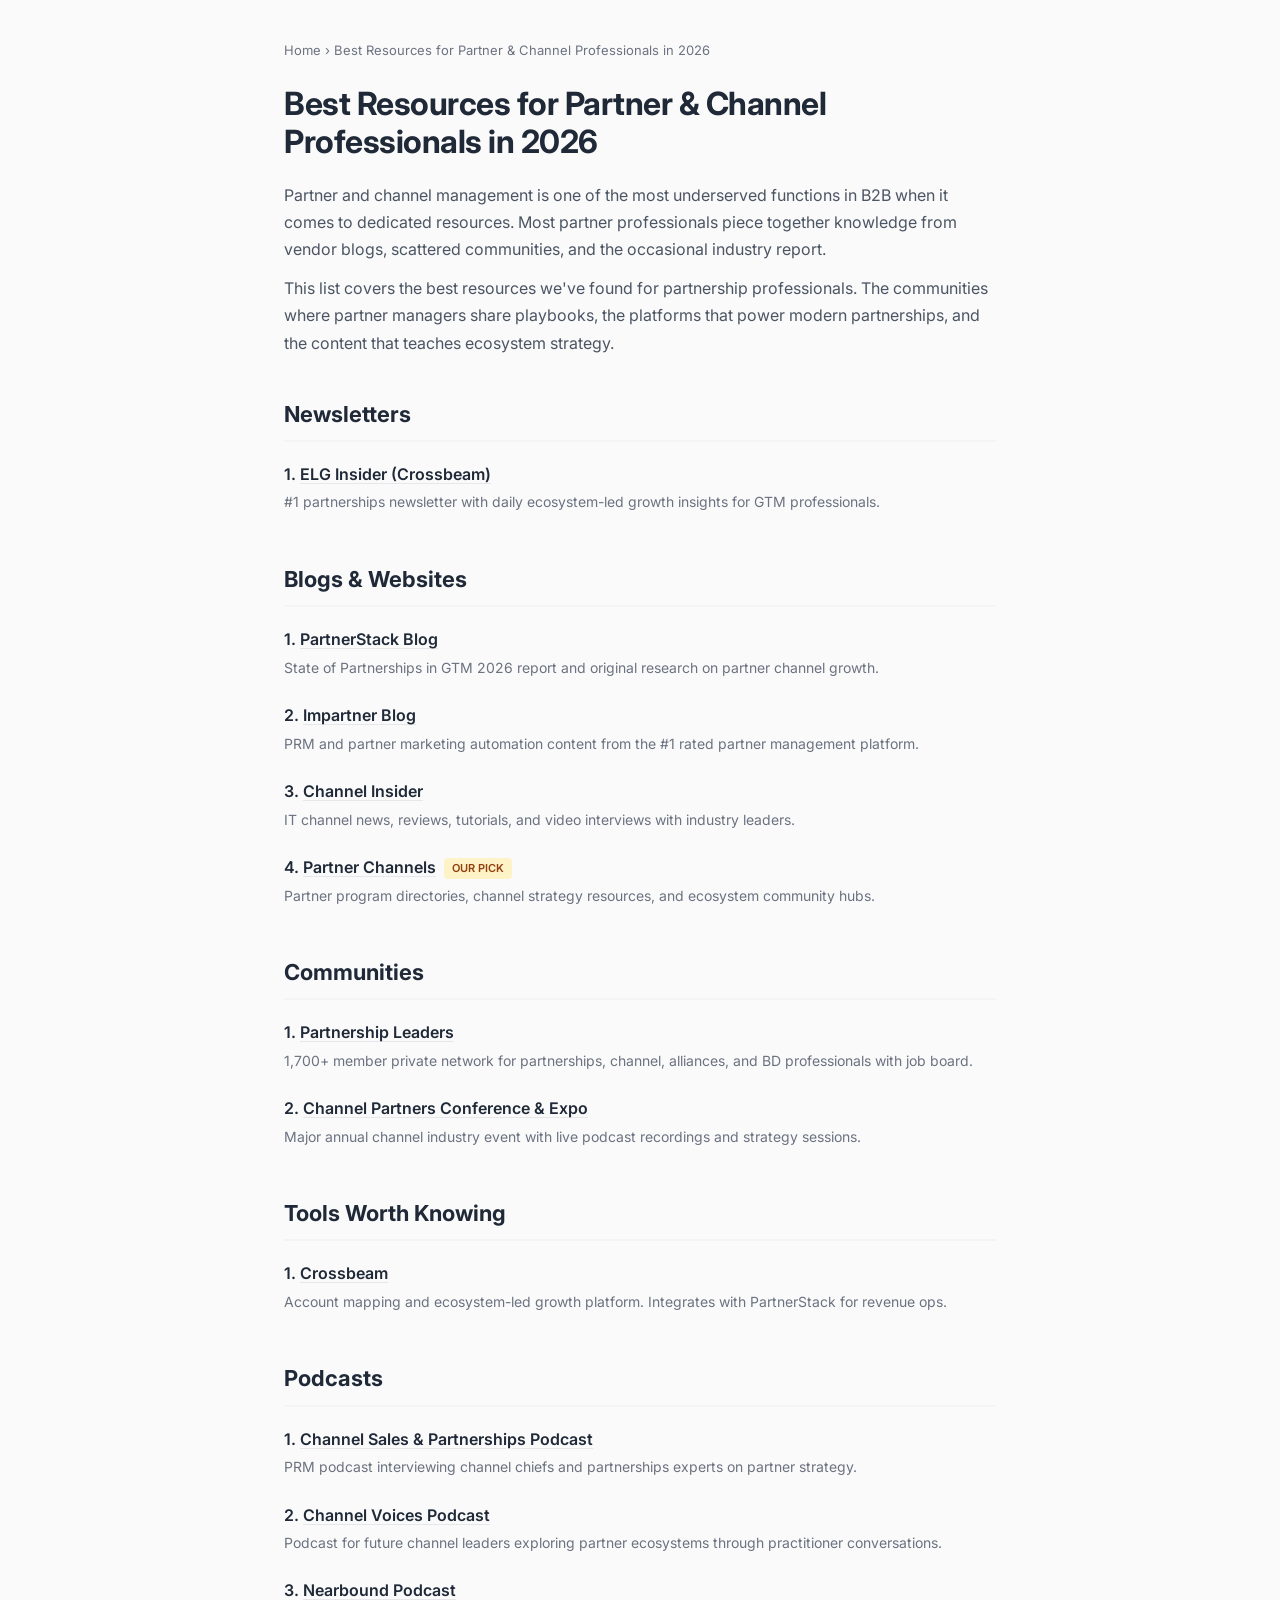
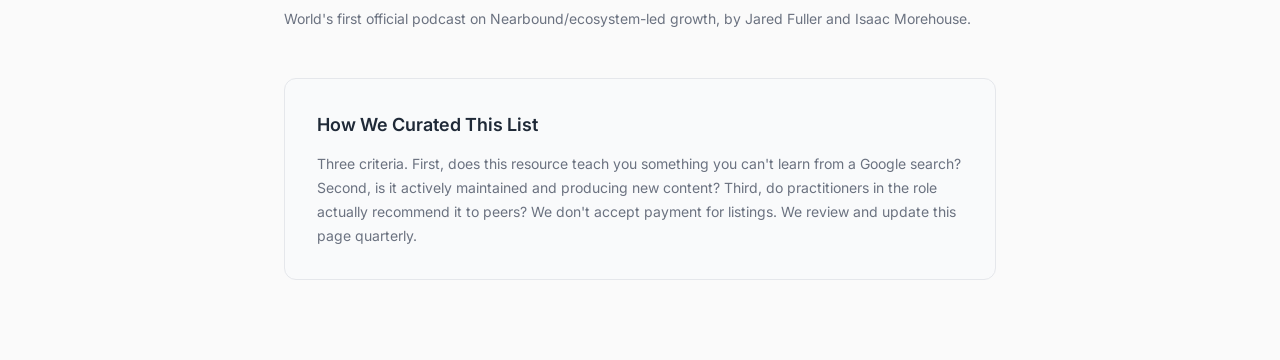
==== pages/best-partner-channel-resources/index.html @ fa7c974c "Add best resources directory page Hand-curated list of newsletters, tools, communities, podcasts, an" ====
<!DOCTYPE html>
<html lang="en">
<head>
<meta charset="UTF-8">
<meta name="viewport" content="width=device-width, initial-scale=1.0">
<title>Best Resources for Partner & Channel Professionals in 2026 | Partner Channels</title>
<meta name="description" content="Curated list of the best newsletters, communities, platforms, and career resources for partner managers and channel professionals.">
<meta name="robots" content="index, follow">
<link rel="canonical" href="https://partnerchannels.com/best-partner-channel-resources/">
<meta property="og:type" content="website">
<meta property="og:url" content="https://partnerchannels.com/best-partner-channel-resources/">
<meta property="og:title" content="Best Resources for Partner & Channel Professionals in 2026 | Partner Channels">
<meta property="og:description" content="Curated list of the best newsletters, communities, platforms, and career resources for partner managers and channel professionals.">
<meta property="og:site_name" content="Partner Channels">
<meta name="twitter:card" content="summary">
<meta name="twitter:title" content="Best Resources for Partner & Channel Professionals in 2026 | Partner Channels">
<meta name="twitter:description" content="Curated list of the best newsletters, communities, platforms, and career resources for partner managers and channel professionals.">
<link rel="preconnect" href="https://fonts.googleapis.com">
<link rel="preconnect" href="https://fonts.gstatic.com" crossorigin>
<link href="https://fonts.googleapis.com/css2?family=Inter:wght@400;500;600;700&display=swap" rel="stylesheet">
<style>
* { margin: 0; padding: 0; box-sizing: border-box; }
body { font-family: 'Inter', -apple-system, sans-serif; background: #FAFAFA; color: #1F2937; line-height: 1.6; }
a { color: inherit; }
.rp-container { max-width: 760px; margin: 0 auto; padding: 40px 24px 80px; }
.rp-breadcrumb { font-size: 13px; color: #6B7280; margin-bottom: 24px; }
.rp-breadcrumb a { text-decoration: none; }
.rp-breadcrumb a:hover { color: #1F2937; }
.rp-title { font-size: 32px; font-weight: 700; line-height: 1.2; margin-bottom: 20px; letter-spacing: -0.5px; }
.rp-intro { margin-bottom: 40px; }
.rp-intro p { font-size: 16px; color: #4B5563; line-height: 1.7; margin-bottom: 12px; }
.rp-section { margin-bottom: 48px; }
.rp-section-title { font-size: 22px; font-weight: 700; margin-bottom: 20px; padding-bottom: 8px; border-bottom: 2px solid #F3F4F6; }
.rp-item { margin-bottom: 24px; }
.rp-item-title { font-size: 16px; font-weight: 600; margin-bottom: 4px; }
.rp-item-title a { text-decoration: underline; text-decoration-color: #E5E7EB; text-underline-offset: 3px; }
.rp-item-title a:hover { text-decoration-color: #6B7280; }
.rp-item-desc { font-size: 14px; color: #6B7280; line-height: 1.6; }
.rp-badge { display: inline-block; background: #FEF3C7; color: #92400E; font-size: 11px; padding: 2px 8px; border-radius: 4px; font-weight: 600; vertical-align: middle; margin-left: 4px; }
.rp-curation { margin-top: 48px; padding: 32px; background: #F9FAFB; border-radius: 12px; border: 1px solid #E5E7EB; }
.rp-curation-title { font-size: 18px; font-weight: 600; margin-bottom: 12px; }
.rp-curation p { font-size: 14px; color: #6B7280; line-height: 1.7; }
@media (max-width: 640px) {
    .rp-title { font-size: 26px; }
    .rp-container { padding: 24px 16px 60px; }
}
</style>
<script type="application/ld+json">
{
  "@context": "https://schema.org",
  "@graph": [
    {
      "@type": "ItemList",
      "name": "Best Resources for Partner & Channel Professionals in 2026",
      "description": "Curated list of the best newsletters, communities, platforms, and career resources for partner managers and channel professionals.",
      "numberOfItems": 11,
      "itemListElement": [
        {
          "@type": "ListItem",
          "position": 1,
          "name": "ELG Insider (Crossbeam)",
          "url": "https://insider.crossbeam.com/"
        },
        {
          "@type": "ListItem",
          "position": 2,
          "name": "PartnerStack Blog",
          "url": "https://partnerstack.com/categories/news"
        },
        {
          "@type": "ListItem",
          "position": 3,
          "name": "Impartner Blog",
          "url": "https://impartner.com/resources/blog"
        },
        {
          "@type": "ListItem",
          "position": 4,
          "name": "Channel Insider",
          "url": "https://www.channelinsider.com/"
        },
        {
          "@type": "ListItem",
          "position": 5,
          "name": "Partner Channels",
          "url": "https://partnerchannels.com/"
        },
        {
          "@type": "ListItem",
          "position": 6,
          "name": "Partnership Leaders",
          "url": "https://partnershipleaders.com/"
        },
        {
          "@type": "ListItem",
          "position": 7,
          "name": "Channel Partners Conference & Expo",
          "url": "https://channelpartnersconference.com/"
        },
        {
          "@type": "ListItem",
          "position": 8,
          "name": "Crossbeam",
          "url": "https://www.crossbeam.com/"
        },
        {
          "@type": "ListItem",
          "position": 9,
          "name": "Channel Sales & Partnerships Podcast",
          "url": "https://www.channelsalespodcast.com/"
        },
        {
          "@type": "ListItem",
          "position": 10,
          "name": "Channel Voices Podcast",
          "url": "https://podcasts.apple.com/us/podcast/channel-voices/id1543179202"
        },
        {
          "@type": "ListItem",
          "position": 11,
          "name": "Nearbound Podcast",
          "url": "https://www.podchaser.com/podcasts/nearbound-podcast-1460849"
        }
      ]
    },
    {
      "@type": "BreadcrumbList",
      "itemListElement": [
        {
          "@type": "ListItem",
          "position": 1,
          "name": "Home",
          "item": "https://partnerchannels.com"
        },
        {
          "@type": "ListItem",
          "position": 2,
          "name": "Best Resources for Partner & Channel Professionals in 2026",
          "item": "https://partnerchannels.com/best-partner-channel-resources/"
        }
      ]
    }
  ]
}
</script>
</head>
<body>

    <div class="rp-container">
        <nav class="rp-breadcrumb">
            <a href="/">Home</a> &rsaquo; <span>Best Resources for Partner & Channel Professionals in 2026</span>
        </nav>

        <h1 class="rp-title">Best Resources for Partner & Channel Professionals in 2026</h1>

        <div class="rp-intro">
            <p>Partner and channel management is one of the most underserved functions in B2B when it comes to dedicated resources. Most partner professionals piece together knowledge from vendor blogs, scattered communities, and the occasional industry report.</p>
<p>This list covers the best resources we've found for partnership professionals. The communities where partner managers share playbooks, the platforms that power modern partnerships, and the content that teaches ecosystem strategy.</p>
        </div>

        
        <section class="rp-section">
            <h2 class="rp-section-title">Newsletters</h2>
            
            <div class="rp-item">
                <h3 class="rp-item-title">
                    1. <a href="https://insider.crossbeam.com/" target="_blank" rel="noopener">ELG Insider (Crossbeam)</a>
                </h3>
                <p class="rp-item-desc">#1 partnerships newsletter with daily ecosystem-led growth insights for GTM professionals.</p>
            </div>
        </section>
        <section class="rp-section">
            <h2 class="rp-section-title">Blogs & Websites</h2>
            
            <div class="rp-item">
                <h3 class="rp-item-title">
                    1. <a href="https://partnerstack.com/categories/news" target="_blank" rel="noopener">PartnerStack Blog</a>
                </h3>
                <p class="rp-item-desc">State of Partnerships in GTM 2026 report and original research on partner channel growth.</p>
            </div>
            <div class="rp-item">
                <h3 class="rp-item-title">
                    2. <a href="https://impartner.com/resources/blog" target="_blank" rel="noopener">Impartner Blog</a>
                </h3>
                <p class="rp-item-desc">PRM and partner marketing automation content from the #1 rated partner management platform.</p>
            </div>
            <div class="rp-item">
                <h3 class="rp-item-title">
                    3. <a href="https://www.channelinsider.com/" target="_blank" rel="noopener">Channel Insider</a>
                </h3>
                <p class="rp-item-desc">IT channel news, reviews, tutorials, and video interviews with industry leaders.</p>
            </div>
            <div class="rp-item">
                <h3 class="rp-item-title">
                    4. <a href="https://partnerchannels.com/" target="_blank" rel="noopener">Partner Channels</a> <span class="rp-badge">OUR PICK</span>
                </h3>
                <p class="rp-item-desc">Partner program directories, channel strategy resources, and ecosystem community hubs.</p>
            </div>
        </section>
        <section class="rp-section">
            <h2 class="rp-section-title">Communities</h2>
            
            <div class="rp-item">
                <h3 class="rp-item-title">
                    1. <a href="https://partnershipleaders.com/" target="_blank" rel="noopener">Partnership Leaders</a>
                </h3>
                <p class="rp-item-desc">1,700+ member private network for partnerships, channel, alliances, and BD professionals with job board.</p>
            </div>
            <div class="rp-item">
                <h3 class="rp-item-title">
                    2. <a href="https://channelpartnersconference.com/" target="_blank" rel="noopener">Channel Partners Conference & Expo</a>
                </h3>
                <p class="rp-item-desc">Major annual channel industry event with live podcast recordings and strategy sessions.</p>
            </div>
        </section>
        <section class="rp-section">
            <h2 class="rp-section-title">Tools Worth Knowing</h2>
            
            <div class="rp-item">
                <h3 class="rp-item-title">
                    1. <a href="https://www.crossbeam.com/" target="_blank" rel="noopener">Crossbeam</a>
                </h3>
                <p class="rp-item-desc">Account mapping and ecosystem-led growth platform. Integrates with PartnerStack for revenue ops.</p>
            </div>
        </section>
        <section class="rp-section">
            <h2 class="rp-section-title">Podcasts</h2>
            
            <div class="rp-item">
                <h3 class="rp-item-title">
                    1. <a href="https://www.channelsalespodcast.com/" target="_blank" rel="noopener">Channel Sales & Partnerships Podcast</a>
                </h3>
                <p class="rp-item-desc">PRM podcast interviewing channel chiefs and partnerships experts on partner strategy.</p>
            </div>
            <div class="rp-item">
                <h3 class="rp-item-title">
                    2. <a href="https://podcasts.apple.com/us/podcast/channel-voices/id1543179202" target="_blank" rel="noopener">Channel Voices Podcast</a>
                </h3>
                <p class="rp-item-desc">Podcast for future channel leaders exploring partner ecosystems through practitioner conversations.</p>
            </div>
            <div class="rp-item">
                <h3 class="rp-item-title">
                    3. <a href="https://www.podchaser.com/podcasts/nearbound-podcast-1460849" target="_blank" rel="noopener">Nearbound Podcast</a>
                </h3>
                <p class="rp-item-desc">World's first official podcast on Nearbound/ecosystem-led growth, by Jared Fuller and Isaac Morehouse.</p>
            </div>
        </section>

        <div class="rp-curation">
            <h2 class="rp-curation-title">How We Curated This List</h2>
            <p>Three criteria. First, does this resource teach you something you can't learn from a Google search? Second, is it actively maintained and producing new content? Third, do practitioners in the role actually recommend it to peers? We don't accept payment for listings. We review and update this page quarterly.</p>
        </div>
    </div>
</body>
</html>
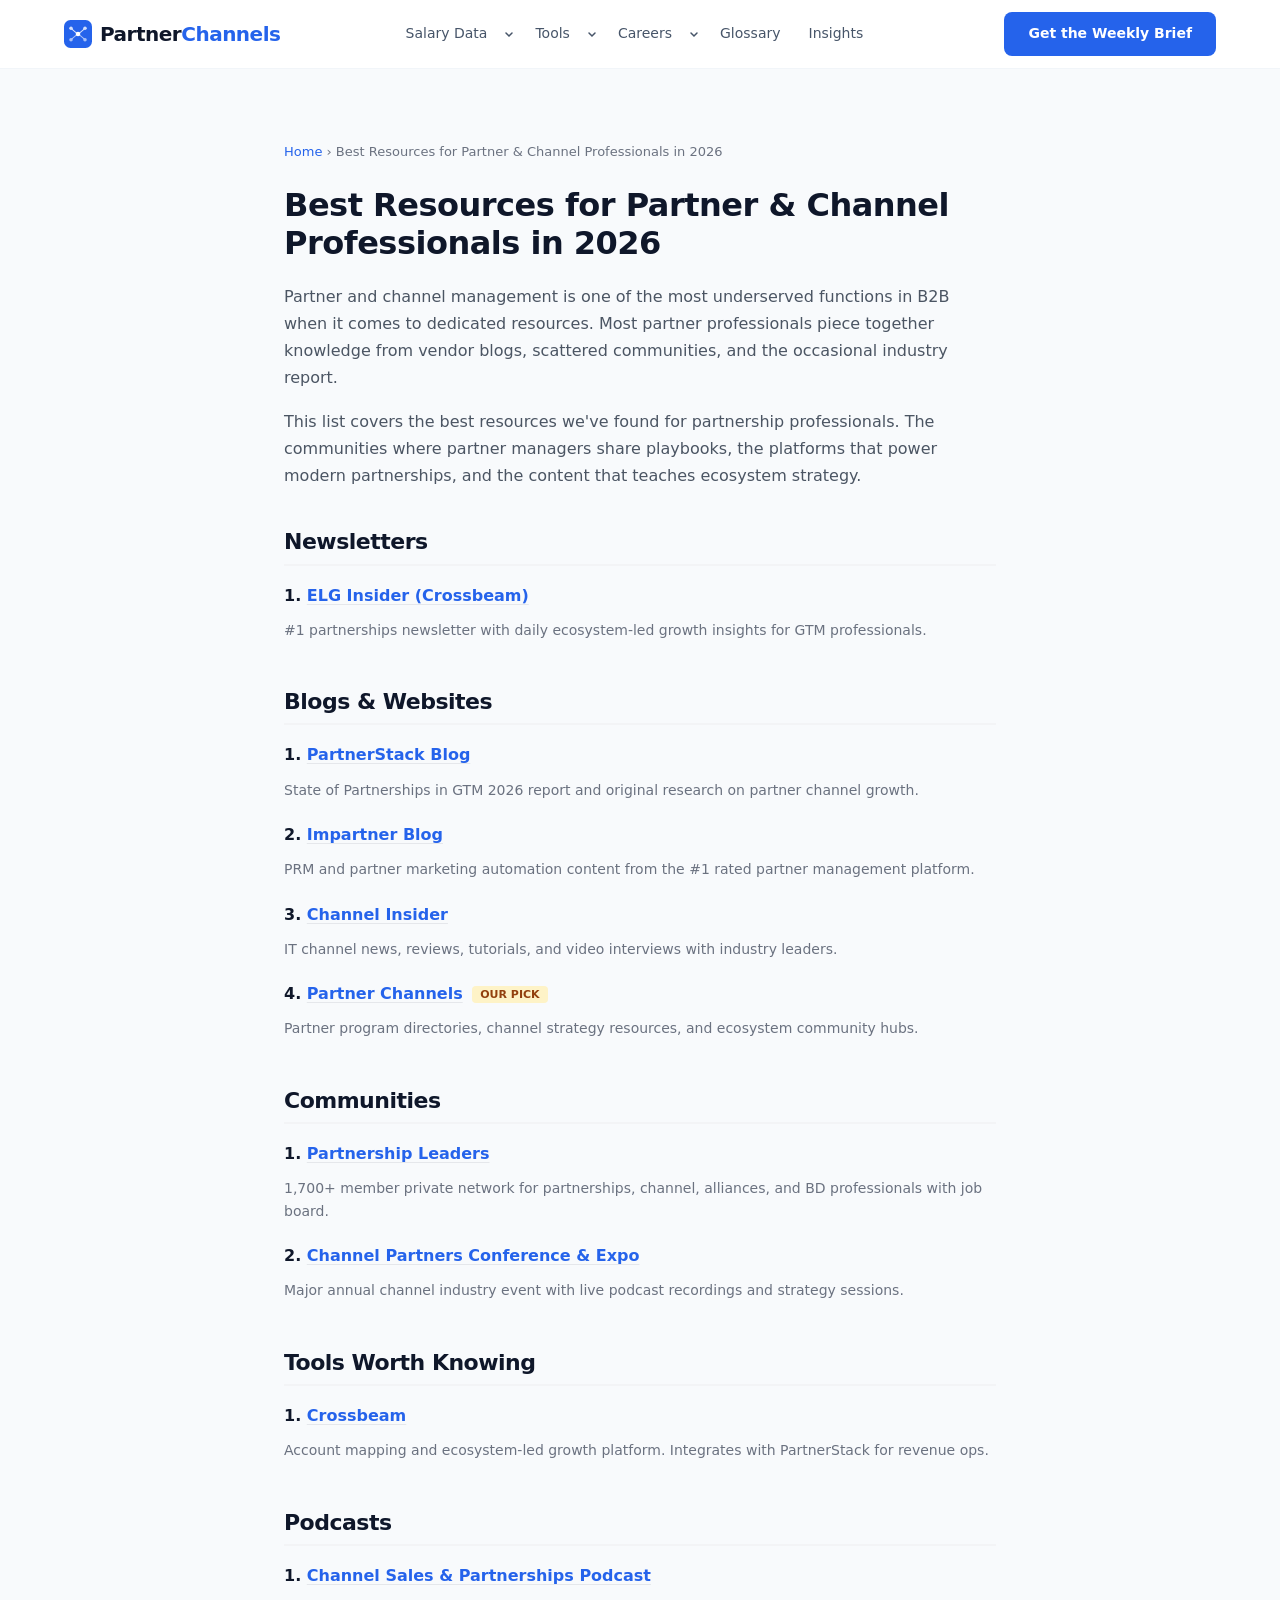
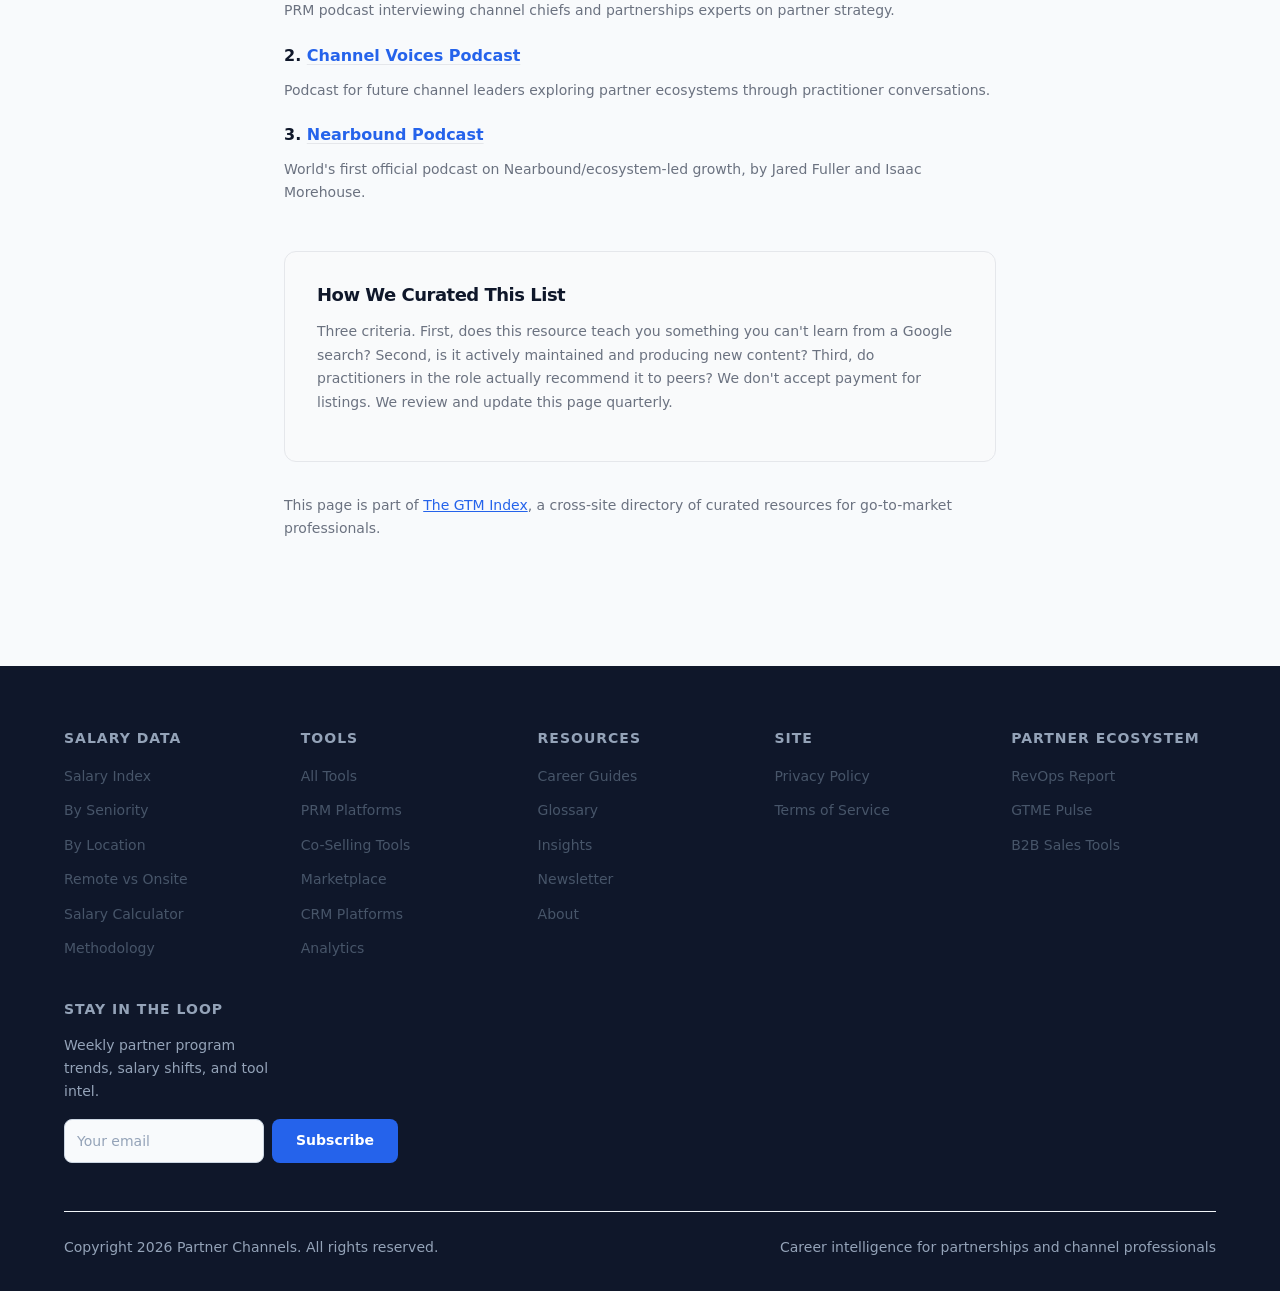
==== commit 27dffd05: "Rebuild resource page with native site branding Matches site's nav, footer, colors, and fonts. Canon" ====
--- a/pages/best-partner-channel-resources/index.html
+++ b/pages/best-partner-channel-resources/index.html
@@ -1,51 +1,56 @@
 <!DOCTYPE html>
 <html lang="en">
 <head>
-<meta charset="UTF-8">
-<meta name="viewport" content="width=device-width, initial-scale=1.0">
-<title>Best Resources for Partner & Channel Professionals in 2026 | Partner Channels</title>
-<meta name="description" content="Curated list of the best newsletters, communities, platforms, and career resources for partner managers and channel professionals.">
-<meta name="robots" content="index, follow">
-<link rel="canonical" href="https://partnerchannels.com/best-partner-channel-resources/">
-<meta property="og:type" content="website">
-<meta property="og:url" content="https://partnerchannels.com/best-partner-channel-resources/">
-<meta property="og:title" content="Best Resources for Partner & Channel Professionals in 2026 | Partner Channels">
-<meta property="og:description" content="Curated list of the best newsletters, communities, platforms, and career resources for partner managers and channel professionals.">
-<meta property="og:site_name" content="Partner Channels">
-<meta name="twitter:card" content="summary">
-<meta name="twitter:title" content="Best Resources for Partner & Channel Professionals in 2026 | Partner Channels">
-<meta name="twitter:description" content="Curated list of the best newsletters, communities, platforms, and career resources for partner managers and channel professionals.">
-<link rel="preconnect" href="https://fonts.googleapis.com">
-<link rel="preconnect" href="https://fonts.gstatic.com" crossorigin>
-<link href="https://fonts.googleapis.com/css2?family=Inter:wght@400;500;600;700&display=swap" rel="stylesheet">
-<style>
-* { margin: 0; padding: 0; box-sizing: border-box; }
-body { font-family: 'Inter', -apple-system, sans-serif; background: #FAFAFA; color: #1F2937; line-height: 1.6; }
-a { color: inherit; }
-.rp-container { max-width: 760px; margin: 0 auto; padding: 40px 24px 80px; }
-.rp-breadcrumb { font-size: 13px; color: #6B7280; margin-bottom: 24px; }
-.rp-breadcrumb a { text-decoration: none; }
-.rp-breadcrumb a:hover { color: #1F2937; }
-.rp-title { font-size: 32px; font-weight: 700; line-height: 1.2; margin-bottom: 20px; letter-spacing: -0.5px; }
-.rp-intro { margin-bottom: 40px; }
-.rp-intro p { font-size: 16px; color: #4B5563; line-height: 1.7; margin-bottom: 12px; }
-.rp-section { margin-bottom: 48px; }
-.rp-section-title { font-size: 22px; font-weight: 700; margin-bottom: 20px; padding-bottom: 8px; border-bottom: 2px solid #F3F4F6; }
-.rp-item { margin-bottom: 24px; }
-.rp-item-title { font-size: 16px; font-weight: 600; margin-bottom: 4px; }
-.rp-item-title a { text-decoration: underline; text-decoration-color: #E5E7EB; text-underline-offset: 3px; }
-.rp-item-title a:hover { text-decoration-color: #6B7280; }
-.rp-item-desc { font-size: 14px; color: #6B7280; line-height: 1.6; }
-.rp-badge { display: inline-block; background: #FEF3C7; color: #92400E; font-size: 11px; padding: 2px 8px; border-radius: 4px; font-weight: 600; vertical-align: middle; margin-left: 4px; }
-.rp-curation { margin-top: 48px; padding: 32px; background: #F9FAFB; border-radius: 12px; border: 1px solid #E5E7EB; }
-.rp-curation-title { font-size: 18px; font-weight: 600; margin-bottom: 12px; }
-.rp-curation p { font-size: 14px; color: #6B7280; line-height: 1.7; }
-@media (max-width: 640px) {
-    .rp-title { font-size: 26px; }
-    .rp-container { padding: 24px 16px 60px; }
-}
-</style>
-<script type="application/ld+json">
+    <meta charset="UTF-8">
+    <meta name="viewport" content="width=device-width, initial-scale=1.0">
+    <meta name="theme-color" content="#2563EB">
+    <title>Best Resources for Partner & Channel Professionals in 2026 - Partner Channels</title>
+    <meta name="description" content="Curated list of the best newsletters, communities, platforms, and career resources for partner managers and channel professionals.">
+    <link rel="canonical" href="https://thegtmindex.com/partner-channel/">
+    <meta name="robots" content="index, follow, max-snippet:-1, max-image-preview:large, max-video-preview:-1">
+
+
+    <!-- Open Graph -->
+    <meta property="og:type" content="website">
+    <meta property="og:url" content="https://partnerchannels.com/best-partner-channel-resources/">
+    <meta property="og:title" content="Best Resources for Partner & Channel Professionals in 2026 - Partner Channels">
+    <meta property="og:description" content="Curated list of the best newsletters, communities, platforms, and career resources for partner managers and channel professionals.">
+    <meta property="og:site_name" content="Partner Channels">
+    <meta property="og:image" content="https://partnerchannels.com/assets/og-default.png">
+    <meta property="og:image:width" content="1200">
+    <meta property="og:image:height" content="630">
+
+    <!-- Twitter Card -->
+    <meta name="twitter:card" content="summary_large_image">
+    <meta name="twitter:title" content="Best Resources for Partner & Channel Professionals in 2026 - Partner Channels">
+    <meta name="twitter:description" content="Curated list of the best newsletters, communities, platforms, and career resources for partner managers and channel professionals.">
+    <meta name="twitter:image" content="https://partnerchannels.com/assets/og-default.png">
+
+    <!-- Favicon -->
+    <link rel="icon" type="image/svg+xml" href="/assets/favicons/favicon.svg">
+
+    <!-- Fonts -->
+    <link rel="preconnect" href="https://api.fontshare.com">
+    <link href="https://api.fontshare.com/v2/css?f[]=clash-display@600,700&display=swap" rel="stylesheet">
+    <link href="https://api.fontshare.com/v2/css?f[]=switzer@400,500,600&display=swap" rel="stylesheet">
+    <link rel="preconnect" href="https://fonts.googleapis.com">
+    <link rel="preconnect" href="https://fonts.gstatic.com" crossorigin>
+    <link href="https://fonts.googleapis.com/css2?family=JetBrains+Mono:wght@400;500&display=swap" rel="stylesheet">
+
+    <!-- CSS -->
+    <link rel="stylesheet" href="/assets/css/tokens.css">
+    <link rel="stylesheet" href="/assets/css/components.css?v=1">
+    <link rel="stylesheet" href="/assets/css/styles.css?v=1">
+
+    <!-- Google Analytics 4 -->
+    <script async src="https://www.googletagmanager.com/gtag/js?id=G-R29ZKXX0NX"></script>
+    <script>
+      window.dataLayer = window.dataLayer || [];
+      function gtag(){dataLayer.push(arguments);}
+      gtag('js', new Date());
+      gtag('config', 'G-R29ZKXX0NX');
+    </script>
+    <script type="application/ld+json">
 {
   "@context": "https://schema.org",
   "@graph": [
@@ -136,120 +141,332 @@
           "@type": "ListItem",
           "position": 2,
           "name": "Best Resources for Partner & Channel Professionals in 2026",
-          "item": "https://partnerchannels.com/best-partner-channel-resources/"
+          "item": "https://thegtmindex.com/partner-channel/"
         }
       ]
     }
   ]
 }
-</script>
+    </script>
+
 </head>
 <body>
-
-    <div class="rp-container">
-        <nav class="rp-breadcrumb">
-            <a href="/">Home</a> &rsaquo; <span>Best Resources for Partner & Channel Professionals in 2026</span>
+<nav class="site-nav">
+    <div class="nav-container">
+        <a href="/" class="nav-brand">
+            <svg class="nav-icon" width="28" height="28" viewBox="0 0 48 48"><rect width="48" height="48" rx="11" fill="#2563EB"/><circle cx="24" cy="24" r="4" fill="white"/><circle cx="12" cy="14" r="3" fill="white" opacity="0.8"/><circle cx="36" cy="14" r="3" fill="white" opacity="0.8"/><circle cx="12" cy="34" r="3" fill="white" opacity="0.6"/><circle cx="36" cy="34" r="3" fill="white" opacity="0.6"/><line x1="21" y1="22" x2="14" y2="16" stroke="white" stroke-width="1.8" stroke-linecap="round" opacity="0.8"/><line x1="27" y1="22" x2="34" y2="16" stroke="white" stroke-width="1.8" stroke-linecap="round" opacity="0.8"/><line x1="21" y1="26" x2="14" y2="32" stroke="white" stroke-width="1.8" stroke-linecap="round" opacity="0.6"/><line x1="27" y1="26" x2="34" y2="32" stroke="white" stroke-width="1.8" stroke-linecap="round" opacity="0.6"/></svg>
+            <span class="nav-wordmark"><span class="nav-wordmark-partner">Partner</span><span class="nav-wordmark-channels">Channels</span></span>
+        </a>
+        <ul class="nav-links">
+            <li class="nav-item nav-item--dropdown">
+    <a href="/salary/">Salary Data</a>
+    <button class="nav-dropdown-toggle" aria-label="Toggle Salary Data submenu" aria-expanded="false">
+        <svg width="12" height="12" viewBox="0 0 12 12" fill="none"><path d="M3 5l3 3 3-3" stroke="currentColor" stroke-width="1.5" stroke-linecap="round"/></svg>
+    </button>
+    <ul class="nav-dropdown">
+        <li><a href="/salary/">Salary Index</a></li>
+<li><a href="/salary/by-seniority/">By Seniority</a></li>
+<li><a href="/salary/by-location/">By Location</a></li>
+<li><a href="/salary/remote-vs-onsite/">Remote vs Onsite</a></li>
+<li><a href="/salary/calculator/">Salary Calculator</a></li>
+<li><a href="/salary/methodology/">Methodology</a></li>
+
+    </ul>
+</li>
+<li class="nav-item nav-item--dropdown">
+    <a href="/tools/">Tools</a>
+    <button class="nav-dropdown-toggle" aria-label="Toggle Tools submenu" aria-expanded="false">
+        <svg width="12" height="12" viewBox="0 0 12 12" fill="none"><path d="M3 5l3 3 3-3" stroke="currentColor" stroke-width="1.5" stroke-linecap="round"/></svg>
+    </button>
+    <ul class="nav-dropdown">
+        <li><a href="/tools/">Tools Index</a></li>
+<li><a href="/tools/category/prm/">PRM Platforms</a></li>
+<li><a href="/tools/category/co-selling/">Co-Selling Tools</a></li>
+<li><a href="/tools/category/marketplace/">Marketplace Management</a></li>
+<li><a href="/tools/category/crm/">CRM Platforms</a></li>
+<li><a href="/tools/category/analytics/">Analytics</a></li>
+
+    </ul>
+</li>
+<li class="nav-item nav-item--dropdown">
+    <a href="/careers/">Careers</a>
+    <button class="nav-dropdown-toggle" aria-label="Toggle Careers submenu" aria-expanded="false">
+        <svg width="12" height="12" viewBox="0 0 12 12" fill="none"><path d="M3 5l3 3 3-3" stroke="currentColor" stroke-width="1.5" stroke-linecap="round"/></svg>
+    </button>
+    <ul class="nav-dropdown">
+        <li><a href="/careers/">Career Guides</a></li>
+<li><a href="/careers/how-to-become-partner-manager/">How to Become a Partner Manager</a></li>
+<li><a href="/careers/job-growth/">Job Market Growth</a></li>
+<li><a href="/companies/">Companies Hiring</a></li>
+
+    </ul>
+</li>
+<li class="nav-item"><a href="/glossary/">Glossary</a></li>
+<li class="nav-item"><a href="/insights/">Insights</a></li>
+
+        </ul>
+        <a href="/newsletter/" class="btn btn--primary nav-cta">Get the Weekly Brief</a>
+        <button class="nav-mobile-toggle" aria-label="Menu">
+            <svg width="24" height="24" viewBox="0 0 24 24" fill="none"><path d="M4 6h16M4 12h16M4 18h16" stroke="currentColor" stroke-width="2" stroke-linecap="round"/></svg>
+        </button>
+    </div>
+</nav>
+<main class="main-content">
+
+    <div style="max-width:760px;margin:0 auto;padding:40px 24px 80px;">
+        <nav style="font-size:13px;color:#6B7280;margin-bottom:24px;" aria-label="Breadcrumb">
+            <a href="/" style="text-decoration:none;">Home</a> &rsaquo; <span>Best Resources for Partner & Channel Professionals in 2026</span>
         </nav>
 
-        <h1 class="rp-title">Best Resources for Partner & Channel Professionals in 2026</h1>
-
-        <div class="rp-intro">
-            <p>Partner and channel management is one of the most underserved functions in B2B when it comes to dedicated resources. Most partner professionals piece together knowledge from vendor blogs, scattered communities, and the occasional industry report.</p>
-<p>This list covers the best resources we've found for partnership professionals. The communities where partner managers share playbooks, the platforms that power modern partnerships, and the content that teaches ecosystem strategy.</p>
+        <h1 style="font-size:32px;font-weight:700;line-height:1.2;margin-bottom:20px;letter-spacing:-0.5px;">Best Resources for Partner & Channel Professionals in 2026</h1>
+
+        <div style="margin-bottom:40px;">
+            <p style='font-size:16px;color:#4B5563;line-height:1.7;margin-bottom:12px;'>Partner and channel management is one of the most underserved functions in B2B when it comes to dedicated resources. Most partner professionals piece together knowledge from vendor blogs, scattered communities, and the occasional industry report.</p>
+<p style='font-size:16px;color:#4B5563;line-height:1.7;margin-bottom:12px;'>This list covers the best resources we've found for partnership professionals. The communities where partner managers share playbooks, the platforms that power modern partnerships, and the content that teaches ecosystem strategy.</p>
         </div>
 
         
-        <section class="rp-section">
-            <h2 class="rp-section-title">Newsletters</h2>
+        <section style="margin-bottom:48px;">
+            <h2 style="font-size:22px;font-weight:700;margin-bottom:20px;padding-bottom:8px;border-bottom:2px solid #F3F4F6;">Newsletters</h2>
             
-            <div class="rp-item">
-                <h3 class="rp-item-title">
-                    1. <a href="https://insider.crossbeam.com/" target="_blank" rel="noopener">ELG Insider (Crossbeam)</a>
-                </h3>
-                <p class="rp-item-desc">#1 partnerships newsletter with daily ecosystem-led growth insights for GTM professionals.</p>
+            <div style="margin-bottom:24px;">
+                <h3 style="font-size:16px;font-weight:600;margin-bottom:4px;">
+                    1. <a href="https://insider.crossbeam.com/" target="_blank" rel="noopener" style="text-decoration:underline;text-decoration-color:#E5E7EB;text-underline-offset:3px;">ELG Insider (Crossbeam)</a>
+                </h3>
+                <p style="font-size:14px;color:#6B7280;line-height:1.6;">#1 partnerships newsletter with daily ecosystem-led growth insights for GTM professionals.</p>
             </div>
         </section>
-        <section class="rp-section">
-            <h2 class="rp-section-title">Blogs & Websites</h2>
+        <section style="margin-bottom:48px;">
+            <h2 style="font-size:22px;font-weight:700;margin-bottom:20px;padding-bottom:8px;border-bottom:2px solid #F3F4F6;">Blogs & Websites</h2>
             
-            <div class="rp-item">
-                <h3 class="rp-item-title">
-                    1. <a href="https://partnerstack.com/categories/news" target="_blank" rel="noopener">PartnerStack Blog</a>
-                </h3>
-                <p class="rp-item-desc">State of Partnerships in GTM 2026 report and original research on partner channel growth.</p>
-            </div>
-            <div class="rp-item">
-                <h3 class="rp-item-title">
-                    2. <a href="https://impartner.com/resources/blog" target="_blank" rel="noopener">Impartner Blog</a>
-                </h3>
-                <p class="rp-item-desc">PRM and partner marketing automation content from the #1 rated partner management platform.</p>
-            </div>
-            <div class="rp-item">
-                <h3 class="rp-item-title">
-                    3. <a href="https://www.channelinsider.com/" target="_blank" rel="noopener">Channel Insider</a>
-                </h3>
-                <p class="rp-item-desc">IT channel news, reviews, tutorials, and video interviews with industry leaders.</p>
-            </div>
-            <div class="rp-item">
-                <h3 class="rp-item-title">
-                    4. <a href="https://partnerchannels.com/" target="_blank" rel="noopener">Partner Channels</a> <span class="rp-badge">OUR PICK</span>
-                </h3>
-                <p class="rp-item-desc">Partner program directories, channel strategy resources, and ecosystem community hubs.</p>
+            <div style="margin-bottom:24px;">
+                <h3 style="font-size:16px;font-weight:600;margin-bottom:4px;">
+                    1. <a href="https://partnerstack.com/categories/news" target="_blank" rel="noopener" style="text-decoration:underline;text-decoration-color:#E5E7EB;text-underline-offset:3px;">PartnerStack Blog</a>
+                </h3>
+                <p style="font-size:14px;color:#6B7280;line-height:1.6;">State of Partnerships in GTM 2026 report and original research on partner channel growth.</p>
+            </div>
+            <div style="margin-bottom:24px;">
+                <h3 style="font-size:16px;font-weight:600;margin-bottom:4px;">
+                    2. <a href="https://impartner.com/resources/blog" target="_blank" rel="noopener" style="text-decoration:underline;text-decoration-color:#E5E7EB;text-underline-offset:3px;">Impartner Blog</a>
+                </h3>
+                <p style="font-size:14px;color:#6B7280;line-height:1.6;">PRM and partner marketing automation content from the #1 rated partner management platform.</p>
+            </div>
+            <div style="margin-bottom:24px;">
+                <h3 style="font-size:16px;font-weight:600;margin-bottom:4px;">
+                    3. <a href="https://www.channelinsider.com/" target="_blank" rel="noopener" style="text-decoration:underline;text-decoration-color:#E5E7EB;text-underline-offset:3px;">Channel Insider</a>
+                </h3>
+                <p style="font-size:14px;color:#6B7280;line-height:1.6;">IT channel news, reviews, tutorials, and video interviews with industry leaders.</p>
+            </div>
+            <div style="margin-bottom:24px;">
+                <h3 style="font-size:16px;font-weight:600;margin-bottom:4px;">
+                    4. <a href="https://partnerchannels.com/" target="_blank" rel="noopener" style="text-decoration:underline;text-decoration-color:#E5E7EB;text-underline-offset:3px;">Partner Channels</a> <span style="display:inline-block;background:#FEF3C7;color:#92400E;font-size:11px;padding:2px 8px;border-radius:4px;font-weight:600;vertical-align:middle;margin-left:4px;">OUR PICK</span>
+                </h3>
+                <p style="font-size:14px;color:#6B7280;line-height:1.6;">Partner program directories, channel strategy resources, and ecosystem community hubs.</p>
             </div>
         </section>
-        <section class="rp-section">
-            <h2 class="rp-section-title">Communities</h2>
+        <section style="margin-bottom:48px;">
+            <h2 style="font-size:22px;font-weight:700;margin-bottom:20px;padding-bottom:8px;border-bottom:2px solid #F3F4F6;">Communities</h2>
             
-            <div class="rp-item">
-                <h3 class="rp-item-title">
-                    1. <a href="https://partnershipleaders.com/" target="_blank" rel="noopener">Partnership Leaders</a>
-                </h3>
-                <p class="rp-item-desc">1,700+ member private network for partnerships, channel, alliances, and BD professionals with job board.</p>
-            </div>
-            <div class="rp-item">
-                <h3 class="rp-item-title">
-                    2. <a href="https://channelpartnersconference.com/" target="_blank" rel="noopener">Channel Partners Conference & Expo</a>
-                </h3>
-                <p class="rp-item-desc">Major annual channel industry event with live podcast recordings and strategy sessions.</p>
+            <div style="margin-bottom:24px;">
+                <h3 style="font-size:16px;font-weight:600;margin-bottom:4px;">
+                    1. <a href="https://partnershipleaders.com/" target="_blank" rel="noopener" style="text-decoration:underline;text-decoration-color:#E5E7EB;text-underline-offset:3px;">Partnership Leaders</a>
+                </h3>
+                <p style="font-size:14px;color:#6B7280;line-height:1.6;">1,700+ member private network for partnerships, channel, alliances, and BD professionals with job board.</p>
+            </div>
+            <div style="margin-bottom:24px;">
+                <h3 style="font-size:16px;font-weight:600;margin-bottom:4px;">
+                    2. <a href="https://channelpartnersconference.com/" target="_blank" rel="noopener" style="text-decoration:underline;text-decoration-color:#E5E7EB;text-underline-offset:3px;">Channel Partners Conference & Expo</a>
+                </h3>
+                <p style="font-size:14px;color:#6B7280;line-height:1.6;">Major annual channel industry event with live podcast recordings and strategy sessions.</p>
             </div>
         </section>
-        <section class="rp-section">
-            <h2 class="rp-section-title">Tools Worth Knowing</h2>
+        <section style="margin-bottom:48px;">
+            <h2 style="font-size:22px;font-weight:700;margin-bottom:20px;padding-bottom:8px;border-bottom:2px solid #F3F4F6;">Tools Worth Knowing</h2>
             
-            <div class="rp-item">
-                <h3 class="rp-item-title">
-                    1. <a href="https://www.crossbeam.com/" target="_blank" rel="noopener">Crossbeam</a>
-                </h3>
-                <p class="rp-item-desc">Account mapping and ecosystem-led growth platform. Integrates with PartnerStack for revenue ops.</p>
+            <div style="margin-bottom:24px;">
+                <h3 style="font-size:16px;font-weight:600;margin-bottom:4px;">
+                    1. <a href="https://www.crossbeam.com/" target="_blank" rel="noopener" style="text-decoration:underline;text-decoration-color:#E5E7EB;text-underline-offset:3px;">Crossbeam</a>
+                </h3>
+                <p style="font-size:14px;color:#6B7280;line-height:1.6;">Account mapping and ecosystem-led growth platform. Integrates with PartnerStack for revenue ops.</p>
             </div>
         </section>
-        <section class="rp-section">
-            <h2 class="rp-section-title">Podcasts</h2>
+        <section style="margin-bottom:48px;">
+            <h2 style="font-size:22px;font-weight:700;margin-bottom:20px;padding-bottom:8px;border-bottom:2px solid #F3F4F6;">Podcasts</h2>
             
-            <div class="rp-item">
-                <h3 class="rp-item-title">
-                    1. <a href="https://www.channelsalespodcast.com/" target="_blank" rel="noopener">Channel Sales & Partnerships Podcast</a>
-                </h3>
-                <p class="rp-item-desc">PRM podcast interviewing channel chiefs and partnerships experts on partner strategy.</p>
-            </div>
-            <div class="rp-item">
-                <h3 class="rp-item-title">
-                    2. <a href="https://podcasts.apple.com/us/podcast/channel-voices/id1543179202" target="_blank" rel="noopener">Channel Voices Podcast</a>
-                </h3>
-                <p class="rp-item-desc">Podcast for future channel leaders exploring partner ecosystems through practitioner conversations.</p>
-            </div>
-            <div class="rp-item">
-                <h3 class="rp-item-title">
-                    3. <a href="https://www.podchaser.com/podcasts/nearbound-podcast-1460849" target="_blank" rel="noopener">Nearbound Podcast</a>
-                </h3>
-                <p class="rp-item-desc">World's first official podcast on Nearbound/ecosystem-led growth, by Jared Fuller and Isaac Morehouse.</p>
+            <div style="margin-bottom:24px;">
+                <h3 style="font-size:16px;font-weight:600;margin-bottom:4px;">
+                    1. <a href="https://www.channelsalespodcast.com/" target="_blank" rel="noopener" style="text-decoration:underline;text-decoration-color:#E5E7EB;text-underline-offset:3px;">Channel Sales & Partnerships Podcast</a>
+                </h3>
+                <p style="font-size:14px;color:#6B7280;line-height:1.6;">PRM podcast interviewing channel chiefs and partnerships experts on partner strategy.</p>
+            </div>
+            <div style="margin-bottom:24px;">
+                <h3 style="font-size:16px;font-weight:600;margin-bottom:4px;">
+                    2. <a href="https://podcasts.apple.com/us/podcast/channel-voices/id1543179202" target="_blank" rel="noopener" style="text-decoration:underline;text-decoration-color:#E5E7EB;text-underline-offset:3px;">Channel Voices Podcast</a>
+                </h3>
+                <p style="font-size:14px;color:#6B7280;line-height:1.6;">Podcast for future channel leaders exploring partner ecosystems through practitioner conversations.</p>
+            </div>
+            <div style="margin-bottom:24px;">
+                <h3 style="font-size:16px;font-weight:600;margin-bottom:4px;">
+                    3. <a href="https://www.podchaser.com/podcasts/nearbound-podcast-1460849" target="_blank" rel="noopener" style="text-decoration:underline;text-decoration-color:#E5E7EB;text-underline-offset:3px;">Nearbound Podcast</a>
+                </h3>
+                <p style="font-size:14px;color:#6B7280;line-height:1.6;">World's first official podcast on Nearbound/ecosystem-led growth, by Jared Fuller and Isaac Morehouse.</p>
             </div>
         </section>
 
-        <div class="rp-curation">
-            <h2 class="rp-curation-title">How We Curated This List</h2>
-            <p>Three criteria. First, does this resource teach you something you can't learn from a Google search? Second, is it actively maintained and producing new content? Third, do practitioners in the role actually recommend it to peers? We don't accept payment for listings. We review and update this page quarterly.</p>
+        <div style="margin-top:48px;padding:32px;background:#F9FAFB;border-radius:12px;border:1px solid #E5E7EB;">
+            <h2 style="font-size:18px;font-weight:600;margin-bottom:12px;">How We Curated This List</h2>
+            <p style="font-size:14px;color:#6B7280;line-height:1.7;">Three criteria. First, does this resource teach you something you can't learn from a Google search? Second, is it actively maintained and producing new content? Third, do practitioners in the role actually recommend it to peers? We don't accept payment for listings. We review and update this page quarterly.</p>
+        </div>
+
+        <p style="margin-top:32px;font-size:14px;color:#6B7280;">
+            This page is part of <a href="https://thegtmindex.com/partner-channel/" style="color:#2563EB;text-decoration:underline;">The GTM Index</a>, a cross-site directory of curated resources for go-to-market professionals.
+        </p>
+    </div>
+</main>
+<footer class="site-footer">
+    <div class="footer-container">
+        <div class="footer-grid">
+            <div class="footer-column">
+    <h4>Salary Data</h4>
+    <ul>
+        <li><a href="/salary/">Salary Index</a></li>
+<li><a href="/salary/by-seniority/">By Seniority</a></li>
+<li><a href="/salary/by-location/">By Location</a></li>
+<li><a href="/salary/remote-vs-onsite/">Remote vs Onsite</a></li>
+<li><a href="/salary/calculator/">Salary Calculator</a></li>
+<li><a href="/salary/methodology/">Methodology</a></li>
+
+    </ul>
+</div>
+<div class="footer-column">
+    <h4>Tools</h4>
+    <ul>
+        <li><a href="/tools/">All Tools</a></li>
+<li><a href="/tools/category/prm/">PRM Platforms</a></li>
+<li><a href="/tools/category/co-selling/">Co-Selling Tools</a></li>
+<li><a href="/tools/category/marketplace/">Marketplace</a></li>
+<li><a href="/tools/category/crm/">CRM Platforms</a></li>
+<li><a href="/tools/category/analytics/">Analytics</a></li>
+
+    </ul>
+</div>
+<div class="footer-column">
+    <h4>Resources</h4>
+    <ul>
+        <li><a href="/careers/">Career Guides</a></li>
+<li><a href="/glossary/">Glossary</a></li>
+<li><a href="/insights/">Insights</a></li>
+<li><a href="/newsletter/">Newsletter</a></li>
+<li><a href="/about/">About</a></li>
+
+    </ul>
+</div>
+<div class="footer-column">
+    <h4>Site</h4>
+    <ul>
+        <li><a href="/privacy/">Privacy Policy</a></li>
+<li><a href="/terms/">Terms of Service</a></li>
+
+    </ul>
+</div>
+<div class="footer-column">
+    <h4>Partner Ecosystem</h4>
+    <ul>
+        <li><a href="https://therevopsreport.com" target="_blank" rel="noopener">RevOps Report</a></li>
+<li><a href="https://gtmepulse.com" target="_blank" rel="noopener">GTME Pulse</a></li>
+<li><a href="https://b2bsalestools.com" target="_blank" rel="noopener">B2B Sales Tools</a></li>
+
+    </ul>
+</div>
+
+            <div class="footer-column footer-newsletter">
+                <h4>Stay in the loop</h4>
+                <p>Weekly partner program trends, salary shifts, and tool intel.</p>
+                <form class="footer-newsletter-form" onsubmit="return false;">
+                    <input type="email" placeholder="Your email" aria-label="Email address" required>
+                    <button type="submit" class="btn btn--primary">Subscribe</button>
+                </form>
+            </div>
+        </div>
+        <div class="footer-bottom">
+            <span>Copyright 2026 Partner Channels. All rights reserved.</span>
+            <span>Career intelligence for partnerships and channel professionals</span>
         </div>
     </div>
+</footer>
+<script>
+(function(){
+    // Mobile nav toggle
+    var toggle = document.querySelector('.nav-mobile-toggle');
+    var links = document.querySelector('.nav-links');
+    if (toggle && links) {
+        toggle.addEventListener('click', function() {
+            links.classList.toggle('open');
+            toggle.classList.toggle('open');
+        });
+    }
+    // Dropdown toggles
+    var dropdowns = document.querySelectorAll('.nav-dropdown-toggle');
+    dropdowns.forEach(function(btn) {
+        btn.addEventListener('click', function(e) {
+            e.preventDefault();
+            e.stopPropagation();
+            var parent = btn.closest('.nav-item--dropdown');
+            if (parent) {
+                parent.classList.toggle('open');
+                btn.setAttribute('aria-expanded',
+                    parent.classList.contains('open') ? 'true' : 'false');
+            }
+        });
+    });
+    // Newsletter signup
+    var SIGNUP_URL = 'https://newsletter-subscribe.rome-workers.workers.dev/subscribe';
+    document.querySelectorAll('.hero-signup, .footer-newsletter-form, .newsletter-cta-form').forEach(function(form) {
+        form.onsubmit = function(e) {
+            e.preventDefault();
+            var emailInput = form.querySelector('input[type="email"]');
+            var btn = form.querySelector('button');
+            var email = emailInput ? emailInput.value.trim() : '';
+            if (!email) return;
+            var origText = btn.textContent;
+            btn.textContent = 'Subscribing...';
+            btn.disabled = true;
+            fetch(SIGNUP_URL, {
+                method: 'POST',
+                headers: {'Content-Type': 'application/json'},
+                body: JSON.stringify({email: email, list: 'partner-channels'})
+            })
+            .then(function(r) { return r.json(); })
+            .then(function(data) {
+                if (data.success) {
+                    if (typeof gtag === 'function') { gtag('event', 'newsletter_signup', {'event_category': 'engagement', 'event_label': email}); }
+                    form.innerHTML = '<p style="color: var(--pc-accent); font-weight: 600;">You\'re in! Check your inbox.</p>';
+                } else {
+                    btn.textContent = origText;
+                    btn.disabled = false;
+                    var err = document.createElement('p');
+                    err.style.cssText = 'color: #ef4444; font-size: 0.85rem; margin-top: 0.5rem;';
+                    err.textContent = data.error || 'Something went wrong. Try again.';
+                    var existing = form.querySelector('.signup-error');
+                    if (existing) existing.remove();
+                    err.className = 'signup-error';
+                    form.appendChild(err);
+                }
+            })
+            .catch(function() {
+                btn.textContent = origText;
+                btn.disabled = false;
+                var err = document.createElement('p');
+                err.style.cssText = 'color: #ef4444; font-size: 0.85rem; margin-top: 0.5rem;';
+                err.textContent = 'Connection error. Please try again.';
+                var existing = form.querySelector('.signup-error');
+                if (existing) existing.remove();
+                err.className = 'signup-error';
+                form.appendChild(err);
+            });
+        };
+    });
+})();
+</script>
 </body>
 </html>
--- a/assets/css/tokens.css
+++ b/assets/css/tokens.css
@@ -0,0 +1,132 @@
+/* ============================================================
+   Partner Channels — Design Tokens
+   Direction: Dark Mode Default
+   Generated: 2026-04-03
+   ============================================================ */
+
+:root {
+  /* ---- Backgrounds (DARK MODE DEFAULT) ---- */
+  --pc-bg-primary: #0F172A;
+  --pc-bg-surface: #1E293B;
+  --pc-bg-tinted: #1E3A5F;
+  --pc-bg-dark: #0F172A;
+  --pc-bg-dark-surface: #0B1120;
+  --pc-bg-darker: #070D1A;
+
+  /* ---- Accent: Royal Blue ---- */
+  --pc-accent: #2563EB;
+  --pc-accent-hover: #1D4ED8;
+  --pc-accent-active: #1E40AF;
+  --pc-accent-subtle: #EFF6FF;
+  --pc-accent-rgb: 37, 99, 235;
+
+  /* ---- Secondary Accent: Amber ---- */
+  --pc-secondary: #F59E0B;
+  --pc-secondary-hover: #D97706;
+  --pc-secondary-subtle: rgba(245, 158, 11, 0.15);
+
+  /* ---- Text (DARK MODE DEFAULT) ---- */
+  --pc-text-primary: #F1F5F9;
+  --pc-text-secondary: #94A3B8;
+  --pc-text-tertiary: #64748B;
+  --pc-text-inverse: #0F172A;
+  --pc-text-on-accent: #FFFFFF;
+
+  /* ---- Borders & Dividers (DARK MODE DEFAULT) ---- */
+  --pc-border: rgba(255,255,255,0.08);
+  --pc-border-subtle: rgba(255,255,255,0.05);
+  --pc-border-strong: rgba(255,255,255,0.12);
+
+  /* ---- Typography ---- */
+  --pc-font-heading: 'Clash Display', system-ui, -apple-system, sans-serif;
+  --pc-font-body: 'Switzer', system-ui, -apple-system, sans-serif;
+  --pc-font-mono: 'JetBrains Mono', 'Menlo', 'Monaco', monospace;
+
+  /* ---- Font Sizes (fluid) ---- */
+  --pc-text-xs: clamp(0.6875rem, 0.65rem + 0.15vw, 0.75rem);
+  --pc-text-sm: clamp(0.8125rem, 0.78rem + 0.15vw, 0.875rem);
+  --pc-text-base: clamp(0.9375rem, 0.9rem + 0.15vw, 1rem);
+  --pc-text-lg: clamp(1.125rem, 1.05rem + 0.3vw, 1.25rem);
+  --pc-text-xl: clamp(1.375rem, 1.2rem + 0.6vw, 1.75rem);
+  --pc-text-2xl: clamp(1.75rem, 1.5rem + 1vw, 2.5rem);
+  --pc-text-3xl: clamp(2.25rem, 1.8rem + 1.5vw, 3.5rem);
+
+  /* ---- Font Weights ---- */
+  --pc-weight-normal: 400;
+  --pc-weight-medium: 500;
+  --pc-weight-semibold: 600;
+  --pc-weight-bold: 700;
+  --pc-weight-extrabold: 800;
+
+  /* ---- Spacing Scale ---- */
+  --pc-space-1: 0.25rem;
+  --pc-space-2: 0.5rem;
+  --pc-space-3: 0.75rem;
+  --pc-space-4: 1rem;
+  --pc-space-6: 1.5rem;
+  --pc-space-8: 2rem;
+  --pc-space-12: 3rem;
+  --pc-space-16: 4rem;
+  --pc-space-24: 6rem;
+
+  /* ---- Radius ---- */
+  --pc-radius-sm: 4px;
+  --pc-radius-md: 8px;
+  --pc-radius-lg: 12px;
+  --pc-radius-xl: 16px;
+  --pc-radius-full: 9999px;
+
+  /* ---- Shadows ---- */
+  --pc-shadow-sm: 0 1px 2px rgba(0, 0, 0, 0.3);
+  --pc-shadow-md: 0 4px 12px rgba(0, 0, 0, 0.4);
+  --pc-shadow-lg: 0 8px 24px rgba(0, 0, 0, 0.5);
+  --pc-shadow-accent: 0 4px 16px rgba(var(--pc-accent-rgb), 0.25);
+
+  /* ---- Transitions ---- */
+  --pc-ease: cubic-bezier(0.16, 1, 0.3, 1);
+  --pc-duration-fast: 150ms;
+  --pc-duration-normal: 250ms;
+  --pc-duration-slow: 400ms;
+
+  /* ---- Z-Index ---- */
+  --pc-z-dropdown: 100;
+  --pc-z-sticky: 200;
+  --pc-z-modal: 300;
+  --pc-z-toast: 400;
+}
+
+/* ---- Light Mode Override (for users who prefer light) ---- */
+@media (prefers-color-scheme: light) {
+  :root {
+    --pc-bg-primary: #F8FAFC;
+    --pc-bg-surface: #FFFFFF;
+    --pc-bg-tinted: #EFF6FF;
+    --pc-bg-dark: #0F172A;
+    --pc-bg-dark-surface: #1E293B;
+    --pc-bg-darker: #0F172A;
+    --pc-text-primary: #0F172A;
+    --pc-text-secondary: #475569;
+    --pc-text-tertiary: #94A3B8;
+    --pc-text-inverse: #F1F5F9;
+    --pc-border: #E2E8F0;
+    --pc-border-subtle: #F1F5F9;
+    --pc-border-strong: #CBD5E1;
+    --pc-shadow-sm: 0 1px 2px rgba(0, 0, 0, 0.05);
+    --pc-shadow-md: 0 4px 12px rgba(0, 0, 0, 0.08);
+    --pc-shadow-lg: 0 8px 24px rgba(0, 0, 0, 0.12);
+  }
+}
+
+/* ---- Utility: force light on specific containers ---- */
+[data-theme="light"] {
+  --pc-bg-primary: #F8FAFC;
+  --pc-bg-surface: #FFFFFF;
+  --pc-bg-tinted: #EFF6FF;
+  --pc-text-primary: #0F172A;
+  --pc-text-secondary: #475569;
+  --pc-text-tertiary: #94A3B8;
+  --pc-text-inverse: #F1F5F9;
+  --pc-border: #E2E8F0;
+  --pc-border-subtle: #F1F5F9;
+  --pc-border-strong: #CBD5E1;
+}
--- a/assets/css/components.css
+++ b/assets/css/components.css
@@ -0,0 +1,377 @@
+/* ============================================================
+   Partner Channels — Reusable Components
+   Layer 2 of 3: tokens.css -> components.css -> styles.css
+   All values reference --pc-* tokens. Zero hardcoded hex. No forced specificity.
+   ============================================================ */
+
+/* ---- Reset ---- */
+*, *::before, *::after {
+    box-sizing: border-box;
+}
+
+body {
+    margin: 0;
+    font-family: var(--pc-font-body);
+    color: var(--pc-text-primary);
+    background: var(--pc-bg-primary);
+    line-height: 1.65;
+    font-size: var(--pc-text-base);
+    -webkit-font-smoothing: antialiased;
+    -moz-osx-font-smoothing: grayscale;
+}
+
+/* ---- Links ---- */
+a {
+    color: var(--pc-accent);
+    text-decoration: none;
+    transition: color var(--pc-duration-fast) var(--pc-ease);
+}
+
+a:hover {
+    color: var(--pc-accent-hover);
+}
+
+/* ---- Headings ---- */
+h1, h2, h3, h4, h5, h6 {
+    font-family: var(--pc-font-heading);
+    font-weight: var(--pc-weight-bold);
+    color: var(--pc-text-primary);
+    line-height: 1.2;
+    margin-top: 0;
+}
+
+h1 { font-size: var(--pc-text-3xl); letter-spacing: -1px; }
+h2 { font-size: var(--pc-text-2xl); letter-spacing: -0.5px; }
+h3 { font-size: var(--pc-text-xl); }
+h4 { font-size: var(--pc-text-lg); }
+h5 { font-size: var(--pc-text-base); }
+h6 { font-size: var(--pc-text-sm); }
+
+/* ---- Container ---- */
+.container {
+    max-width: 1200px;
+    margin: 0 auto;
+    padding: 0 var(--pc-space-6);
+}
+
+/* ---- Buttons ---- */
+.btn {
+    display: inline-flex;
+    align-items: center;
+    justify-content: center;
+    gap: var(--pc-space-2);
+    padding: var(--pc-space-3) var(--pc-space-6);
+    border-radius: var(--pc-radius-md);
+    font-family: var(--pc-font-body);
+    font-weight: var(--pc-weight-semibold);
+    font-size: var(--pc-text-sm);
+    text-decoration: none;
+    cursor: pointer;
+    transition: all var(--pc-duration-fast) var(--pc-ease);
+    border: none;
+    line-height: 1.4;
+}
+
+.btn--primary {
+    background: var(--pc-accent);
+    color: var(--pc-text-on-accent);
+}
+
+.btn--primary:hover {
+    background: var(--pc-accent-hover);
+    box-shadow: var(--pc-shadow-accent);
+    color: var(--pc-text-on-accent);
+}
+
+.btn--ghost {
+    background: transparent;
+    color: var(--pc-text-primary);
+    border: 1px solid var(--pc-border);
+}
+
+.btn--ghost:hover {
+    background: var(--pc-bg-surface);
+    border-color: var(--pc-accent-hover);
+    color: var(--pc-accent-hover);
+}
+
+/* ---- Cards ---- */
+.card {
+    background: var(--pc-bg-surface);
+    border: 1px solid var(--pc-border);
+    border-radius: var(--pc-radius-xl);
+    padding: var(--pc-space-6);
+}
+
+.card-grid {
+    display: grid;
+    grid-template-columns: repeat(auto-fill, minmax(300px, 1fr));
+    gap: var(--pc-space-6);
+}
+
+/* ---- Stat Blocks ---- */
+.stat-grid {
+    display: grid;
+    grid-template-columns: repeat(auto-fit, minmax(150px, 1fr));
+    gap: var(--pc-space-4);
+}
+
+.stat-block {
+    text-align: center;
+}
+
+.stat-value {
+    display: block;
+    font-family: var(--pc-font-mono);
+    font-size: var(--pc-text-2xl);
+    font-weight: var(--pc-weight-bold);
+    color: var(--pc-secondary);
+    white-space: nowrap;
+}
+
+.stat-label {
+    display: block;
+    font-size: var(--pc-text-sm);
+    color: var(--pc-text-secondary);
+    margin-top: var(--pc-space-1);
+}
+
+/* ---- Breadcrumb ---- */
+.breadcrumb {
+    font-size: var(--pc-text-sm);
+    color: var(--pc-text-secondary);
+    margin-bottom: var(--pc-space-4);
+}
+
+.breadcrumb-link {
+    color: var(--pc-text-secondary);
+    text-decoration: none;
+}
+
+.breadcrumb-link:hover {
+    color: var(--pc-accent-hover);
+}
+
+.breadcrumb-sep {
+    margin: 0 var(--pc-space-2);
+}
+
+.breadcrumb-current {
+    color: var(--pc-text-primary);
+}
+
+/* ---- Data Tables ---- */
+.data-table {
+    width: 100%;
+    border-collapse: collapse;
+}
+
+.data-table th,
+.data-table td {
+    padding: var(--pc-space-3) var(--pc-space-4);
+    text-align: left;
+    border-bottom: 1px solid var(--pc-border-subtle);
+}
+
+.data-table th {
+    font-weight: var(--pc-weight-semibold);
+    font-size: var(--pc-text-sm);
+    color: var(--pc-text-secondary);
+}
+
+/* ---- FAQ ---- */
+.faq-section {
+    margin-top: var(--pc-space-12);
+}
+
+.faq-item {
+    border-bottom: 1px solid var(--pc-border-subtle);
+    padding: var(--pc-space-4) 0;
+}
+
+.faq-question {
+    font-family: var(--pc-font-heading);
+    font-weight: var(--pc-weight-semibold);
+}
+
+.faq-answer {
+    color: var(--pc-text-secondary);
+    margin-top: var(--pc-space-2);
+}
+
+/* ---- Newsletter CTA ---- */
+.newsletter-cta {
+    background: var(--pc-bg-surface);
+    border: 1px solid var(--pc-border-strong);
+    border-radius: var(--pc-radius-lg);
+    padding: var(--pc-space-12) var(--pc-space-8);
+    text-align: center;
+    margin: var(--pc-space-12) auto;
+    max-width: 800px;
+}
+
+.newsletter-cta h2 {
+    color: var(--pc-text-primary);
+}
+
+.newsletter-cta p {
+    color: var(--pc-text-secondary);
+}
+
+.newsletter-cta-form {
+    display: flex;
+    gap: var(--pc-space-2);
+    max-width: 460px;
+    margin: 0 auto;
+}
+
+.newsletter-cta-form input {
+    flex: 1;
+    padding: var(--pc-space-3) var(--pc-space-4);
+    border-radius: var(--pc-radius-md);
+    border: 1px solid var(--pc-border-strong);
+    background: var(--pc-bg-primary);
+    color: var(--pc-text-primary);
+    font-family: var(--pc-font-body);
+    font-size: var(--pc-text-base);
+}
+
+.newsletter-cta-form input::placeholder {
+    color: var(--pc-text-tertiary);
+}
+
+.newsletter-cta-form input:focus {
+    outline: none;
+    border-color: var(--pc-accent);
+}
+
+/* ---- Page Header ---- */
+.page-header {
+    padding: var(--pc-space-12) 0 var(--pc-space-8);
+}
+
+.page-header h1 {
+    font-family: var(--pc-font-heading);
+    font-weight: var(--pc-weight-bold);
+    letter-spacing: -0.5px;
+}
+
+/* ---- Source Citation ---- */
+.source-citation {
+    margin-top: var(--pc-space-6);
+    padding: var(--pc-space-4);
+    border-left: 3px solid var(--pc-accent);
+    background: var(--pc-bg-surface);
+    border-radius: 0 var(--pc-radius-sm) var(--pc-radius-sm) 0;
+    font-size: 0.875rem;
+    color: var(--pc-text-secondary);
+}
+
+/* ---- Table Wrapper (horizontal scroll on mobile) ---- */
+.table-wrap {
+    overflow-x: auto;
+    -webkit-overflow-scrolling: touch;
+}
+
+/* ---- Related Links ---- */
+.related-links {
+    margin-top: var(--pc-space-12);
+    padding-top: var(--pc-space-8);
+    border-top: 1px solid var(--pc-border-subtle);
+}
+
+/* ---- Conference Cards ---- */
+.conferences-grid {
+    display: grid;
+    grid-template-columns: repeat(auto-fill, minmax(340px, 1fr));
+    gap: var(--pc-space-6);
+    margin: var(--pc-space-8) 0;
+    padding: 0 var(--pc-space-4);
+}
+
+.conference-card {
+    background: var(--pc-bg-surface);
+    border: 1px solid var(--pc-border);
+    border-radius: var(--pc-radius-md);
+    padding: var(--pc-space-6);
+    display: flex;
+    flex-direction: column;
+    gap: var(--pc-space-3);
+    transition: border-color 0.2s ease, box-shadow 0.2s ease;
+}
+
+.conference-card:hover {
+    border-color: var(--pc-accent);
+    box-shadow: 0 4px 12px rgba(var(--pc-accent-rgb), 0.15);
+}
+
+.conference-card-header h3 {
+    font-family: var(--pc-font-heading);
+    font-size: var(--pc-text-lg);
+    font-weight: var(--pc-weight-bold);
+    margin: 0;
+}
+
+.conference-card-header h3 a {
+    color: var(--pc-text-primary);
+    text-decoration: none;
+}
+
+.conference-card-header h3 a:hover {
+    color: var(--pc-accent);
+}
+
+.conference-organizer {
+    font-size: var(--pc-text-sm);
+    color: var(--pc-text-secondary);
+}
+
+.conference-description {
+    font-size: var(--pc-text-sm);
+    color: var(--pc-text-secondary);
+    line-height: 1.6;
+    margin: 0;
+}
+
+.conference-meta {
+    display: flex;
+    flex-wrap: wrap;
+    gap: var(--pc-space-4);
+    font-size: var(--pc-text-sm);
+    color: var(--pc-text-tertiary);
+}
+
+.conference-tags {
+    display: flex;
+    flex-wrap: wrap;
+    gap: var(--pc-space-2);
+}
+
+.conference-tag {
+    display: inline-block;
+    padding: 2px 10px;
+    background: rgba(var(--pc-accent-rgb), 0.15);
+    color: var(--pc-accent);
+    border-radius: var(--pc-radius-full);
+    font-size: var(--pc-text-xs);
+    font-weight: var(--pc-weight-medium);
+}
+
+.conference-link {
+    display: inline-block;
+    margin-top: auto;
+    font-size: var(--pc-text-sm);
+    font-weight: var(--pc-weight-semibold);
+    color: var(--pc-accent);
+    text-decoration: none;
+}
+
+.conference-link:hover {
+    text-decoration: underline;
+}
+
+@media (max-width: 640px) {
+    .conferences-grid {
+        grid-template-columns: 1fr;
+    }
+}
--- a/assets/css/styles.css
+++ b/assets/css/styles.css
@@ -0,0 +1,723 @@
+/* ============================================================
+   Partner Channels — Page-Scoped & Structural Styles
+   Layer 3 of 3: tokens.css -> components.css -> styles.css
+   All values reference --pc-* tokens. Zero hardcoded hex. No forced specificity.
+   ============================================================ */
+
+/* ---- Site Navigation ---- */
+.site-nav {
+    position: sticky;
+    top: 0;
+    background: var(--pc-bg-surface);
+    border-bottom: 1px solid var(--pc-border-subtle);
+    z-index: var(--pc-z-sticky);
+}
+
+.nav-container {
+    max-width: 1200px;
+    margin: 0 auto;
+    display: flex;
+    align-items: center;
+    justify-content: space-between;
+    padding: var(--pc-space-3) var(--pc-space-6);
+}
+
+.nav-brand {
+    display: flex;
+    align-items: center;
+    text-decoration: none;
+    gap: var(--pc-space-2);
+}
+
+.nav-icon {
+    flex-shrink: 0;
+}
+
+.nav-wordmark {
+    font-family: var(--pc-font-heading);
+    font-weight: 700;
+    font-size: 1.25rem;
+    letter-spacing: -0.5px;
+    line-height: 1;
+}
+
+.nav-wordmark-partner {
+    color: var(--pc-text-primary);
+}
+
+.nav-wordmark-channels {
+    color: var(--pc-accent);
+}
+
+.nav-links {
+    display: flex;
+    align-items: center;
+    gap: var(--pc-space-1);
+    list-style: none;
+    margin: 0;
+    padding: 0;
+}
+
+.nav-item a {
+    display: block;
+    padding: var(--pc-space-2) var(--pc-space-3);
+    font-size: var(--pc-text-sm);
+    color: var(--pc-text-secondary);
+    text-decoration: none;
+    border-radius: var(--pc-radius-sm);
+    transition: background var(--pc-duration-fast) var(--pc-ease),
+                color var(--pc-duration-fast) var(--pc-ease);
+}
+
+.nav-item a:hover {
+    background: var(--pc-bg-primary);
+    color: var(--pc-text-primary);
+}
+
+.nav-item a.active {
+    color: var(--pc-text-primary);
+    font-weight: var(--pc-weight-semibold);
+}
+
+/* Nav dropdown */
+.nav-item--dropdown {
+    position: relative;
+    display: flex;
+    align-items: center;
+}
+
+.nav-dropdown-toggle {
+    display: inline-flex;
+    align-items: center;
+    background: none;
+    border: none;
+    padding: var(--pc-space-1);
+    cursor: pointer;
+    color: var(--pc-text-secondary);
+    transition: transform var(--pc-duration-fast) var(--pc-ease);
+}
+
+.nav-item--dropdown.open .nav-dropdown-toggle {
+    transform: rotate(180deg);
+}
+
+.nav-dropdown {
+    position: absolute;
+    top: 100%;
+    left: 0;
+    background: var(--pc-bg-surface);
+    border: 1px solid var(--pc-border-subtle);
+    border-radius: var(--pc-radius-md);
+    box-shadow: var(--pc-shadow-md);
+    padding: var(--pc-space-2);
+    min-width: 200px;
+    display: none;
+    z-index: var(--pc-z-dropdown);
+    list-style: none;
+}
+
+.nav-item--dropdown.open .nav-dropdown {
+    display: block;
+}
+
+.nav-dropdown li a {
+    display: block;
+    padding: var(--pc-space-2) var(--pc-space-3);
+    font-size: var(--pc-text-sm);
+    color: var(--pc-text-secondary);
+    text-decoration: none;
+    border-radius: var(--pc-radius-sm);
+}
+
+.nav-dropdown li a:hover {
+    background: var(--pc-bg-primary);
+    color: var(--pc-text-primary);
+}
+
+/* Nav mobile toggle (hidden on desktop) */
+.nav-mobile-toggle {
+    display: none;
+    background: none;
+    border: none;
+    padding: var(--pc-space-2);
+    cursor: pointer;
+    color: var(--pc-text-primary);
+    font-size: 1.5rem;
+}
+
+.nav-cta {
+    margin-left: var(--pc-space-4);
+}
+
+
+/* ---- Site Footer ---- */
+.site-footer {
+    background: var(--pc-bg-darker);
+    color: var(--pc-text-primary);
+    padding: var(--pc-space-16) 0 var(--pc-space-8);
+}
+
+.footer-container {
+    max-width: 1200px;
+    margin: 0 auto;
+    padding: 0 var(--pc-space-6);
+}
+
+.footer-grid {
+    display: grid;
+    grid-template-columns: repeat(auto-fit, minmax(200px, 1fr));
+    gap: var(--pc-space-8);
+}
+
+.footer-column h4 {
+    font-family: var(--pc-font-heading);
+    font-size: var(--pc-text-sm);
+    color: var(--pc-text-tertiary);
+    margin-bottom: var(--pc-space-4);
+    text-transform: uppercase;
+    letter-spacing: 1px;
+}
+
+.footer-column ul {
+    list-style: none;
+    padding: 0;
+    margin: 0;
+}
+
+.footer-column li {
+    margin-bottom: var(--pc-space-2);
+}
+
+.footer-column a {
+    color: var(--pc-text-secondary);
+    text-decoration: none;
+    font-size: var(--pc-text-sm);
+    transition: color var(--pc-duration-fast) var(--pc-ease);
+}
+
+.footer-column a:hover {
+    color: var(--pc-text-primary);
+}
+
+/* Footer newsletter */
+.footer-newsletter p {
+    font-size: var(--pc-text-sm);
+    color: var(--pc-text-tertiary);
+    margin-bottom: var(--pc-space-4);
+}
+
+.footer-newsletter-form {
+    display: flex;
+    gap: var(--pc-space-2);
+    max-width: 400px;
+}
+
+.footer-newsletter-form input {
+    flex: 1;
+    padding: var(--pc-space-2) var(--pc-space-3);
+    border-radius: var(--pc-radius-md);
+    border: 1px solid var(--pc-border-strong);
+    background: var(--pc-bg-primary);
+    color: var(--pc-text-primary);
+    font-family: var(--pc-font-body);
+    font-size: var(--pc-text-sm);
+}
+
+.footer-newsletter-form input::placeholder {
+    color: var(--pc-text-tertiary);
+}
+
+.footer-newsletter-form input:focus {
+    outline: none;
+    border-color: var(--pc-accent);
+}
+
+.footer-newsletter-form button {
+    white-space: nowrap;
+}
+
+/* Footer bottom bar */
+.footer-bottom {
+    margin-top: var(--pc-space-12);
+    padding-top: var(--pc-space-6);
+    border-top: 1px solid var(--pc-border-subtle);
+    display: flex;
+    justify-content: space-between;
+    align-items: center;
+    font-size: var(--pc-text-sm);
+    color: var(--pc-text-tertiary);
+}
+
+
+/* ---- Main Content ---- */
+.main-content {
+    padding: var(--pc-space-8) 0;
+    min-height: calc(100vh - 64px - 300px);
+}
+
+
+/* ---- Page Types ---- */
+.page-header {
+    max-width: 800px;
+    margin: 0 auto;
+    padding: 0 var(--pc-space-6);
+}
+
+/* ---- Homepage Hero ---- */
+.hero {
+    background: var(--pc-bg-surface);
+    border-bottom: 1px solid var(--pc-border-subtle);
+    padding: var(--pc-space-16) 0 var(--pc-space-12);
+    text-align: center;
+}
+
+.hero-inner {
+    max-width: 800px;
+    margin: 0 auto;
+    padding: 0 var(--pc-space-6);
+}
+
+.hero h1 {
+    font-size: var(--pc-text-3xl);
+    letter-spacing: -1px;
+    margin-bottom: var(--pc-space-4);
+}
+
+.hero-subtitle {
+    font-size: var(--pc-text-lg);
+    color: var(--pc-text-secondary);
+    max-width: 600px;
+    margin: 0 auto var(--pc-space-8);
+    line-height: 1.6;
+}
+
+.hero .stat-grid {
+    max-width: 700px;
+    margin: 0 auto var(--pc-space-8);
+}
+
+.hero .btn {
+    font-size: var(--pc-text-base);
+    padding: var(--pc-space-4) var(--pc-space-8);
+}
+
+/* Hero inline signup */
+.hero-signup {
+    display: flex;
+    gap: var(--pc-space-2);
+    max-width: 460px;
+    margin: 0 auto var(--pc-space-3);
+}
+
+.hero-signup input {
+    flex: 1;
+    padding: var(--pc-space-3) var(--pc-space-4);
+    border-radius: var(--pc-radius-md);
+    border: 1px solid var(--pc-border-strong);
+    font-family: var(--pc-font-body);
+    font-size: var(--pc-text-base);
+    background: var(--pc-bg-primary);
+    color: var(--pc-text-primary);
+}
+
+.hero-signup input:focus {
+    outline: none;
+    border-color: var(--pc-accent);
+}
+
+.hero-signup-note {
+    font-size: var(--pc-text-sm);
+    color: var(--pc-text-secondary);
+    margin: 0;
+}
+
+/* ---- Logo Bar ---- */
+.logo-bar {
+    text-align: center;
+    padding: var(--pc-space-8) 0;
+    border-bottom: 1px solid var(--pc-border-subtle);
+}
+
+.logo-bar-label {
+    font-size: var(--pc-text-xs);
+    color: var(--pc-text-secondary);
+    margin-bottom: var(--pc-space-4);
+    text-transform: uppercase;
+    letter-spacing: 1.5px;
+    font-weight: var(--pc-weight-medium);
+}
+
+.logo-bar-row {
+    display: flex;
+    align-items: center;
+    justify-content: center;
+    gap: var(--pc-space-6);
+    flex-wrap: wrap;
+    padding: 0 var(--pc-space-6);
+}
+
+.logo-name {
+    font-family: var(--pc-font-heading);
+    font-size: var(--pc-text-sm);
+    font-weight: var(--pc-weight-semibold);
+    color: var(--pc-text-secondary);
+    opacity: 0.5;
+    transition: opacity var(--pc-duration-fast) var(--pc-ease);
+}
+
+.logo-name:hover {
+    opacity: 1;
+}
+
+/* ---- Section Previews ---- */
+.section-previews {
+    max-width: 1200px;
+    margin: 0 auto;
+    padding: var(--pc-space-16) var(--pc-space-6);
+}
+
+.section-previews-heading {
+    text-align: center;
+    margin-bottom: var(--pc-space-12);
+    color: var(--pc-text-primary);
+}
+
+.section-previews-heading::after {
+    content: '';
+    display: block;
+    width: 48px;
+    height: 3px;
+    background: var(--pc-accent);
+    margin: var(--pc-space-4) auto 0;
+    border-radius: 2px;
+}
+
+.preview-grid {
+    display: grid;
+    grid-template-columns: repeat(3, 1fr);
+    gap: 1.5rem;
+}
+
+.preview-card {
+    display: flex;
+    flex-direction: column;
+    background: var(--pc-bg-surface);
+    border: 1px solid var(--pc-border-strong);
+    border-radius: 16px;
+    padding: 2rem;
+    text-decoration: none;
+    color: var(--pc-text-primary);
+    transition: all 0.2s var(--pc-ease);
+    min-height: 260px;
+}
+
+.preview-card:hover {
+    border-color: var(--pc-accent);
+    box-shadow: 0 8px 40px rgba(0, 0, 0, 0.3);
+    transform: translateY(-4px);
+    color: var(--pc-text-primary);
+}
+
+.preview-icon {
+    width: 56px;
+    height: 56px;
+    background: var(--pc-bg-tinted);
+    border: 1px solid var(--pc-border-subtle);
+    border-radius: 12px;
+    display: flex;
+    align-items: center;
+    justify-content: center;
+    margin-bottom: 1.25rem;
+}
+
+.preview-emoji {
+    font-size: 1.75rem;
+    line-height: 1;
+}
+
+.preview-card h3 {
+    font-size: 1.25rem;
+    font-weight: var(--pc-weight-bold);
+    margin-bottom: 0.5rem;
+}
+
+.preview-card p {
+    color: var(--pc-text-secondary);
+    font-size: 0.95rem;
+    margin-bottom: auto;
+    padding-bottom: 1.25rem;
+    line-height: 1.6;
+}
+
+.preview-link {
+    font-weight: var(--pc-weight-semibold);
+    color: var(--pc-accent);
+    font-size: var(--pc-text-sm);
+    display: inline-flex;
+    align-items: center;
+    gap: 0.5rem;
+    transition: gap 0.2s var(--pc-ease), color 0.2s var(--pc-ease);
+}
+
+.preview-card:hover .preview-link {
+    gap: 0.75rem;
+    color: var(--pc-accent-hover);
+}
+
+/* ---- Related Links ---- */
+.related-links-grid {
+    display: grid;
+    grid-template-columns: repeat(auto-fill, minmax(240px, 1fr));
+    gap: var(--pc-space-3);
+    margin-top: var(--pc-space-4);
+}
+
+.related-link-card {
+    display: block;
+    background: var(--pc-bg-surface);
+    border: 1px solid var(--pc-border);
+    border-radius: var(--pc-radius-md);
+    padding: var(--pc-space-4) var(--pc-space-6);
+    text-decoration: none;
+    color: var(--pc-text-primary);
+    font-weight: var(--pc-weight-semibold);
+    font-size: var(--pc-text-sm);
+    transition: all 0.2s var(--pc-ease);
+}
+
+.related-link-card:hover {
+    border-color: var(--pc-accent);
+    color: var(--pc-text-primary);
+    transform: translateY(-2px);
+    box-shadow: var(--pc-shadow-md);
+}
+
+body.page-home .main-content {
+    padding-top: 0;
+}
+
+
+/* ---- Newsletter Page ---- */
+.newsletter-page {
+    max-width: 600px;
+    margin: 0 auto;
+    padding: 0 var(--pc-space-6);
+    text-align: center;
+}
+
+.newsletter-page h1 {
+    margin-bottom: var(--pc-space-4);
+}
+
+.newsletter-page .lead {
+    color: var(--pc-text-secondary);
+    font-size: var(--pc-text-lg);
+    margin-bottom: var(--pc-space-8);
+    line-height: 1.6;
+}
+
+.newsletter-features {
+    text-align: left;
+    margin-bottom: var(--pc-space-8);
+}
+
+.newsletter-features li {
+    margin-bottom: var(--pc-space-3);
+    padding-left: var(--pc-space-2);
+    line-height: 1.6;
+}
+
+/* ---- Legal Pages ---- */
+.legal-content {
+    max-width: 800px;
+    margin: 0 auto;
+    padding: 0 var(--pc-space-6);
+}
+
+.legal-content h2 {
+    margin-top: var(--pc-space-8);
+    margin-bottom: var(--pc-space-3);
+}
+
+.legal-content p {
+    margin-bottom: var(--pc-space-4);
+    line-height: 1.7;
+    color: var(--pc-text-secondary);
+}
+
+.legal-content ul {
+    margin-bottom: var(--pc-space-4);
+    padding-left: var(--pc-space-6);
+    color: var(--pc-text-secondary);
+}
+
+.legal-content li {
+    margin-bottom: var(--pc-space-2);
+    line-height: 1.6;
+}
+
+/* ---- 404 Page ---- */
+.error-page {
+    max-width: 600px;
+    margin: 0 auto;
+    padding: var(--pc-space-16) var(--pc-space-6);
+    text-align: center;
+}
+
+.error-code {
+    font-family: var(--pc-font-heading);
+    font-size: var(--pc-text-3xl);
+    font-weight: var(--pc-weight-extrabold);
+    color: var(--pc-accent);
+    margin-bottom: var(--pc-space-4);
+}
+
+.error-page p {
+    color: var(--pc-text-secondary);
+    margin-bottom: var(--pc-space-8);
+}
+
+
+/* ============================================================
+   Responsive Breakpoints
+   ============================================================ */
+
+/* ---- Tablet (768px) ---- */
+@media (max-width: 768px) {
+    .hero {
+        padding: var(--pc-space-12) 0 var(--pc-space-8);
+    }
+
+    .hero h1 {
+        font-size: var(--pc-text-2xl);
+    }
+
+    .hero-signup {
+        flex-direction: column;
+        max-width: 100%;
+    }
+
+    .preview-grid {
+        grid-template-columns: repeat(2, 1fr);
+    }
+
+    .logo-bar-row {
+        gap: var(--pc-space-4);
+    }
+
+    /* Nav collapses to hamburger */
+    .nav-links {
+        display: none;
+        flex-direction: column;
+        position: absolute;
+        top: 100%;
+        left: 0;
+        right: 0;
+        background: var(--pc-bg-surface);
+        border-bottom: 1px solid var(--pc-border-subtle);
+        padding: var(--pc-space-4);
+        box-shadow: var(--pc-shadow-md);
+    }
+
+    .nav-links.open {
+        display: flex;
+    }
+
+    .nav-mobile-toggle {
+        display: flex;
+        align-items: center;
+    }
+
+    .nav-cta {
+        width: 100%;
+        justify-content: center;
+        margin-left: 0;
+        margin-top: var(--pc-space-2);
+    }
+
+    /* Dropdown becomes static on mobile */
+    .nav-dropdown {
+        position: static;
+        box-shadow: none;
+        border: none;
+        padding-left: var(--pc-space-4);
+    }
+
+    .nav-item--dropdown {
+        flex-wrap: wrap;
+    }
+
+    /* Footer adjustments */
+    .footer-grid {
+        grid-template-columns: 1fr 1fr;
+    }
+
+    .footer-bottom {
+        flex-direction: column;
+        gap: var(--pc-space-2);
+        text-align: center;
+    }
+
+    /* Stat grid */
+    .stat-grid {
+        grid-template-columns: 1fr 1fr;
+    }
+
+    /* Table horizontal scroll */
+    .data-table {
+        display: block;
+        overflow-x: auto;
+    }
+
+    /* Salary/tool comparison grids stack on tablet */
+    .container > div[style*="grid-template-columns: 1fr 1fr"] {
+        grid-template-columns: 1fr !important;
+    }
+
+    .related-links-grid {
+        grid-template-columns: 1fr 1fr;
+    }
+
+    .newsletter-cta-form {
+        flex-direction: column;
+    }
+}
+
+/* ---- Mobile (480px) ---- */
+@media (max-width: 480px) {
+    .hero {
+        padding: var(--pc-space-8) 0 var(--pc-space-6);
+    }
+
+    .hero h1 {
+        font-size: var(--pc-text-xl);
+    }
+
+    .hero-subtitle {
+        font-size: var(--pc-text-base);
+    }
+
+    .preview-grid {
+        grid-template-columns: 1fr;
+    }
+
+    .footer-grid {
+        grid-template-columns: 1fr;
+    }
+
+    .stat-grid {
+        grid-template-columns: 1fr;
+    }
+
+    .container {
+        padding: 0 var(--pc-space-4);
+    }
+
+    .card-grid {
+        grid-template-columns: 1fr;
+    }
+
+    .related-links-grid {
+        grid-template-columns: 1fr;
+    }
+}
